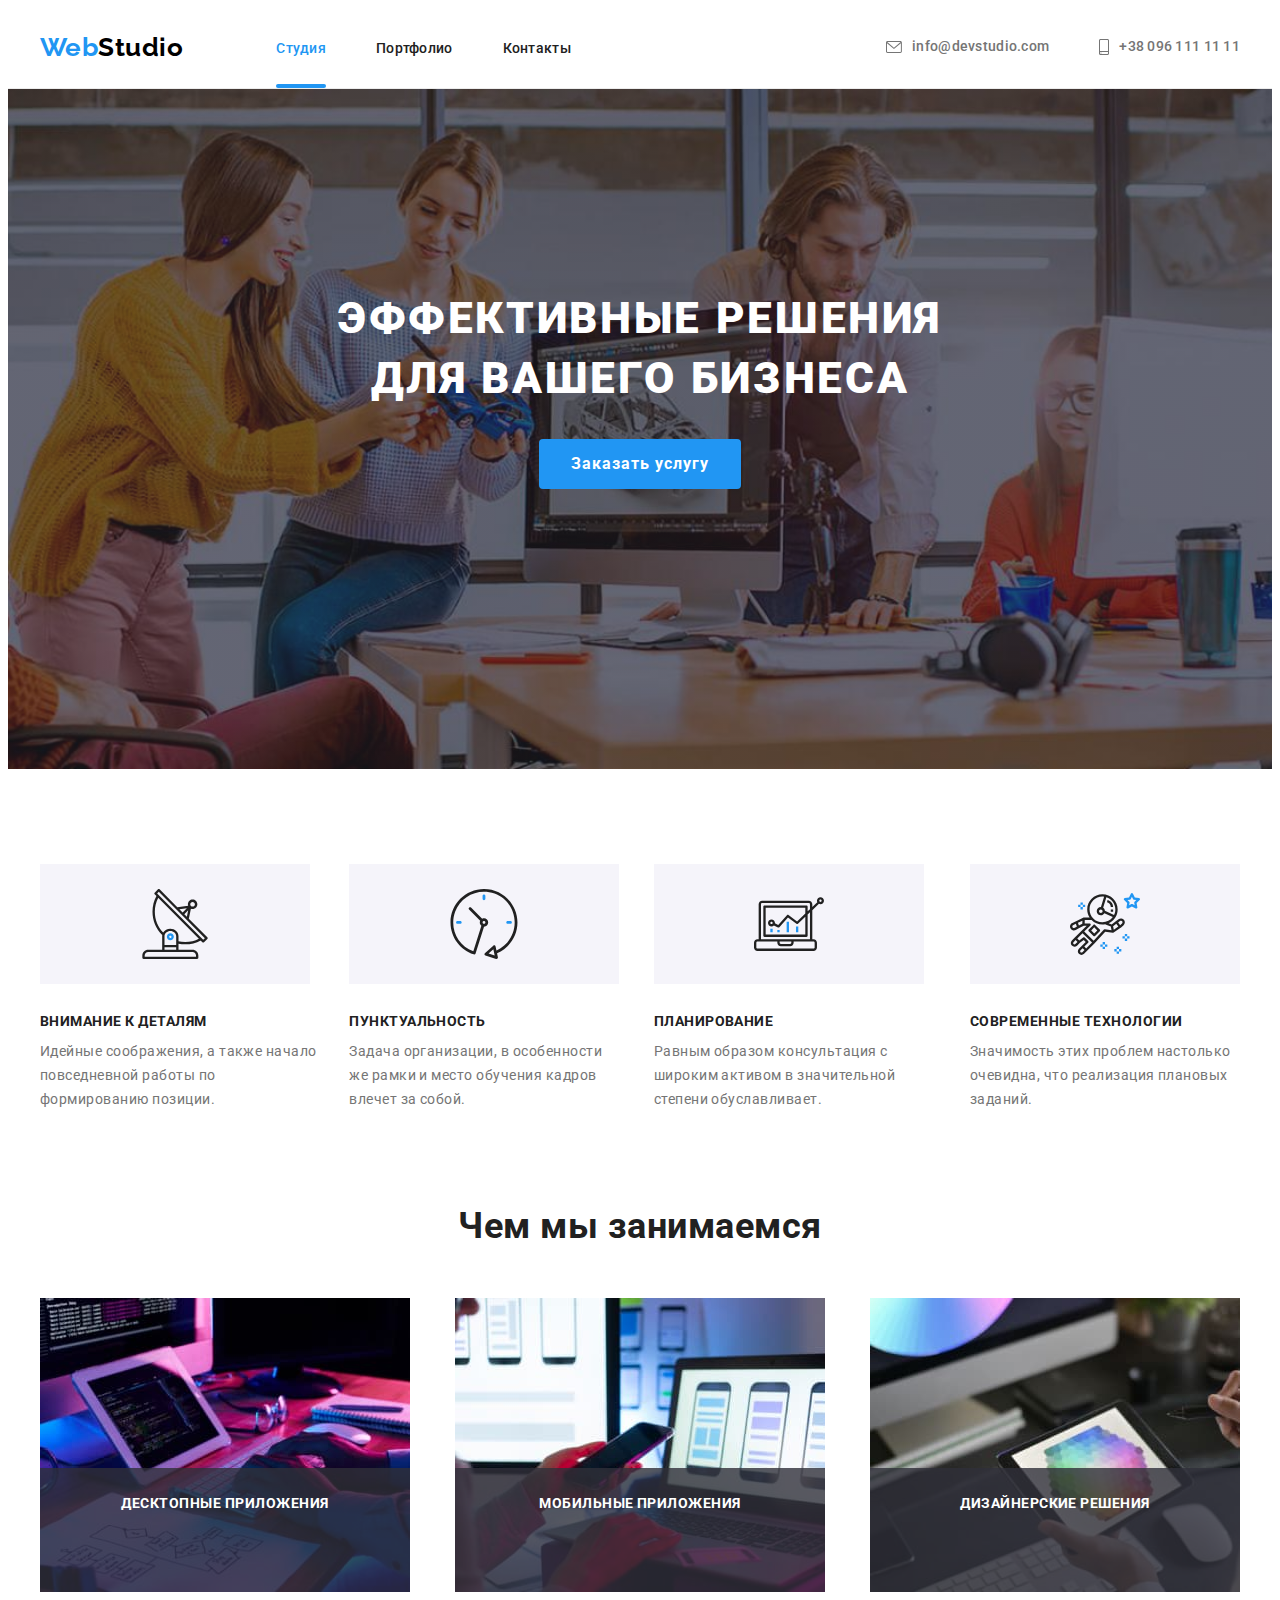
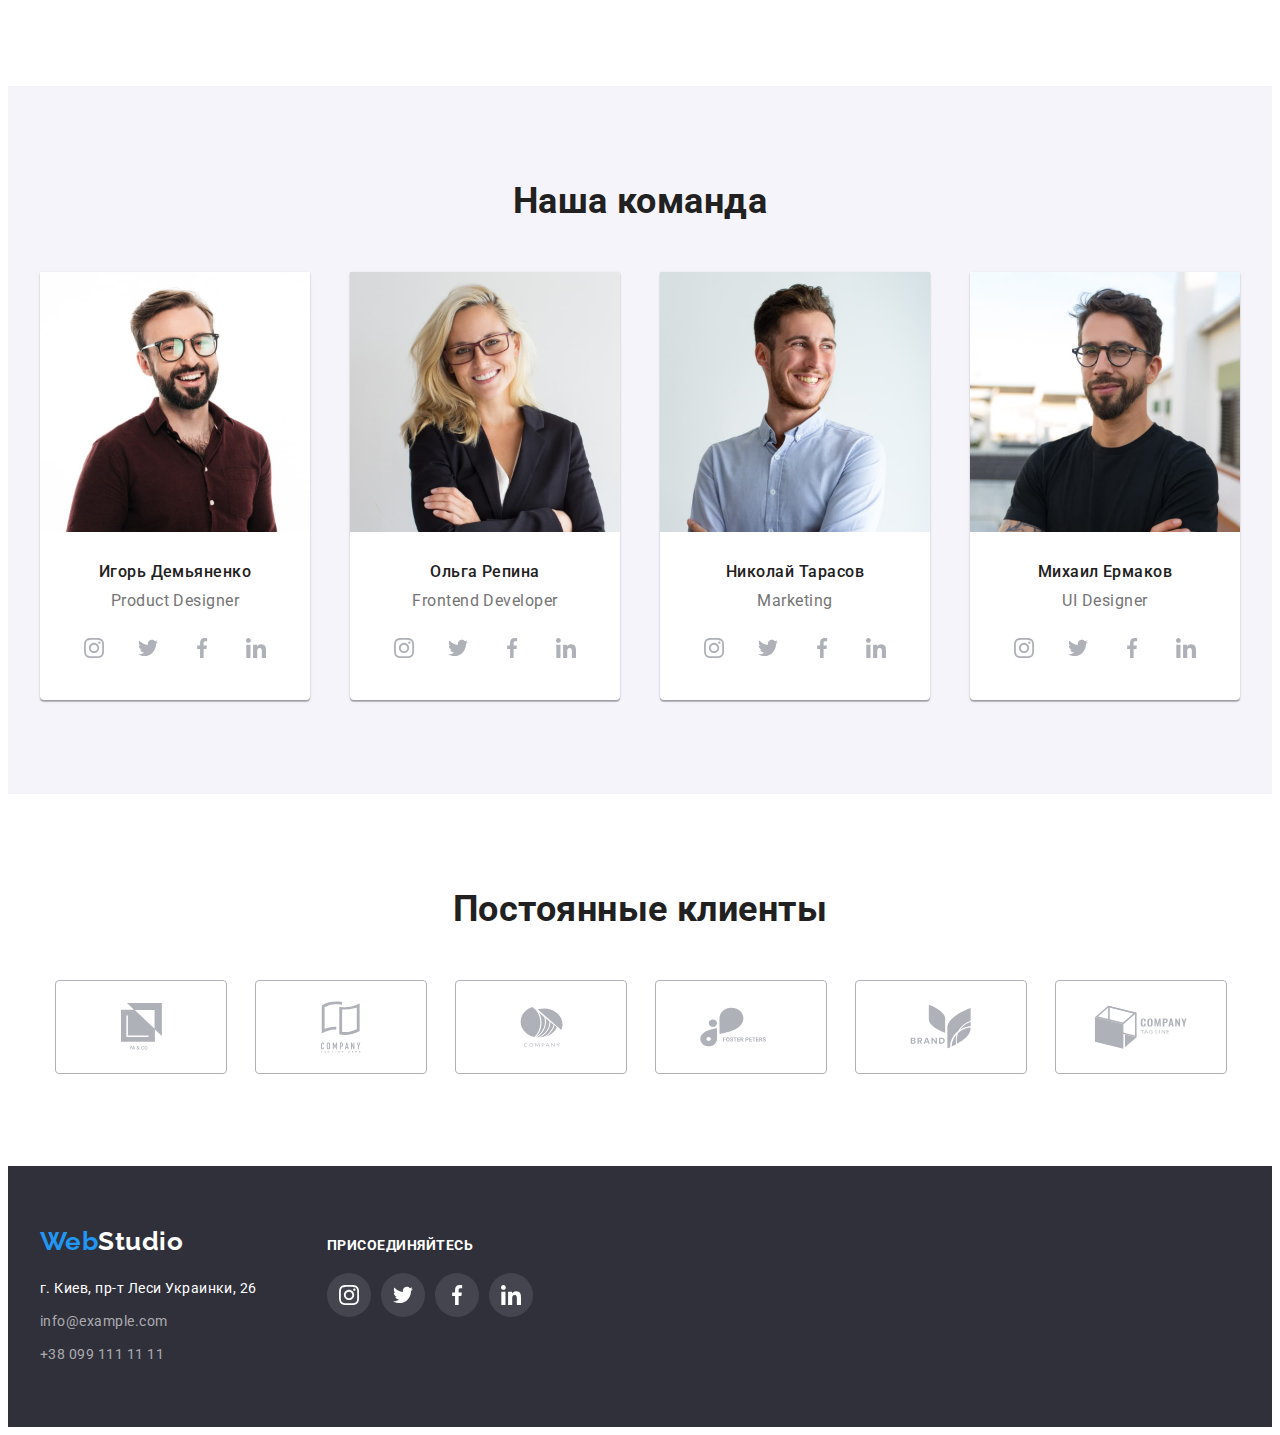
==== index.html @ 86d5bcbc "Скопировал файлы с 5 Д/З" ====
<!DOCTYPE html>
<html lang="ru">
  <head>
    <meta charset="UTF-8" />
    <meta http-equiv="X-UA-Compatible" content="IE=edge" />
    <meta name="viewport" content="width=device-width, initial-scale=1.0" />
    <title>WebStudio</title>
    <link rel="preconnect" href="https://fonts.googleapis.com" />
    <link rel="preconnect" href="https://fonts.gstatic.com" crossorigin />
    <link
      href="https://fonts.googleapis.com/css2?family=Raleway:wght@700&family=Roboto:wght@400;500;700;900&display=swap"
      rel="stylesheet"
    />
    <link
      rel="stylesheet"
      href="https://cdnjs.cloudflare.com/ajax/libs/modern-normalize/1.1.0/modern-normalize.min.css"
      integrity="sha512-wpPYUAdjBVSE4KJnH1VR1HeZfpl1ub8YT/NKx4PuQ5NmX2tKuGu6U/JRp5y+Y8XG2tV+wKQpNHVUX03MfMFn9Q=="
      crossorigin="anonymous"
      referrerpolicy="no-referrer"
    />
    <link rel="stylesheet" href="./css/styles.css" />
  </head>

  <body>
    <header class="header">
      <div class="container header-container">
        <nav class="header-navigation">
          <div class="first-logo">
            <a class="header-logo link" href="/index.html" lang="en"
              >Web<span class="header-logo-word">Studio</span></a
            >
          </div>

          <ul class="header-menu list">
            <li class="header-item">
              <a class="header-link link current" href="">Студия</a>
            </li>
            <li class="header-item">
              <a class="header-link link" href="./portfolio.html">Портфолио</a>
            </li>
            <li class="header-item">
              <a class="header-link link" href="">Контакты</a>
            </li>
          </ul>
        </nav>
        <ul class="header-contacts-list list">
          <li class="header-contacts-item">
            <a
              class="header-contacts-link link"
              href="mailto:info@devstudio.com"
            >
              <svg class="header-contacts-envelope">
                <use href="./images/sprite.svg#icon-envelope"></use>
              </svg>
              <span lang="en">info@devstudio.com</span></a
            >
          </li>
          <li class="header-contacts-item">
            <a class="header-contacts-link link" href="tel:+380961111111"
              ><svg class="header-contacts-envelope smartphone">
                <use href="./images/sprite.svg#icon-smartphone"></use>
              </svg>
              <span>+38 096 111 11 11</span></a
            >
          </li>
        </ul>
      </div>
    </header>

    <main class="main">
      <section class="hero">
        <div class="container">
          <h1 class="hero-text">Эффективные решения для вашего бизнеса</h1>
          <button class="hero-btn" type="button" data-modal-open>Заказать услугу</button>
        </div>
      </section>

      <section class="service">
        <div class="container">
          <h2 class="service-header">Почему наши услуги популярны</h2>
          <ul class="service-list list">
            <li class="service-item">
              <div class="service-icon-bg">
                <svg class="service-icon">
                  <use href="./images/sprite.svg#icon-antenna"></use>
                </svg>
              </div>
              <h3 class="service-title">Внимание к деталям</h3>
              <p class="service-text">
                Идейные соображения, а также начало повседневной работы по
                формированию позиции.
              </p>
            </li>
            <li class="service-item">
              <div class="service-icon-bg">
                <svg class="service-icon">
                  <use href="./images/sprite.svg#icon-clock"></use>
                </svg>
              </div>
              <h3 class="service-title">Пунктуальность</h3>
              <p class="service-text">
                Задача организации, в особенности же рамки и место обучения
                кадров влечет за собой.
              </p>
            </li>
            <li class="service-item">
              <div class="service-icon-bg">
                <svg class="service-icon">
                  <use href="./images/sprite.svg#icon-diagram"></use>
                </svg>
              </div>
              <h3 class="service-title">Планирование</h3>
              <p class="service-text">
                Равным образом консультация с широким активом в значительной
                степени обуславливает.
              </p>
            </li>
            <li class="service-item">
              <div class="service-icon-bg">
                <svg class="service-icon">
                  <use href="./images/sprite.svg#icon-astronaut"></use>
                </svg>
              </div>
              <h3 class="service-title">Современные технологии</h3>
              <p class="service-text">
                Значимость этих проблем настолько очевидна, что реализация
                плановых заданий.
              </p>
            </li>
          </ul>
        </div>
      </section>

      <section class="work">
        <div class="container">
          <h2 class="work-header">Чем мы занимаемся</h2>
          <ul class="work-list list">
            <li class="work-item">
              <div class="work-image-container">
              <img
                class="work-link"
                src="./images/photo1.jpg"
                alt="Парень набирает код на клавиатуре"
                width="370"
                height="294"
              />
              <p class="work-image-title">Десктопные приложения</p>
              </div>
            </li>
            <li class="work-item">
              <div class="work-image-container">
              <img
                class="work-link"
                src="./images/photo2.jpg"
                alt="Просматривает мобильные версии сайта"
                width="370"
                height="294"
              />
               <p class="work-image-title">Мобильные приложения</p>
               </div>
            </li>
            <li class="work-item">
              <div class="work-image-container">
              <img
                class="work-link"
                src="./images/photo3.jpg"
                alt="Подбор цветовой гаммы сайта"
              />
              <p class="work-image-title">Дизайнерские решения</p>
              </div>
            </li>
          </ul>
        </div>
      </section>

      <section class="team">
        <div class="container">
          <h2 class="team-header">Наша команда</h2>
          <ul class="team-list list">
            <li class="team-item">
              <img
                class="team-imagine"
                src="./images/Игорь_Демьяненко.jpg"
                alt="Игорь Демьяненко"
                width="270"
                height="260"
              />
              <h3 class="team-member">Игорь Демьяненко</h3>
              <p class="team-member-specialisation" lang="en">
                Product Designer
              </p>
              <ul class="team-item-list social-list list">
                <li class="social-item">
                  <a href="" class="social-link link">
                    <svg class="social-icon">
                      <use href="./images/sprite.svg#icon-instagram"></use>
                    </svg>
                  </a>
                </li>
                <li class="social-item">
                  <a href="" class="social-link link">
                    <svg class="social-icon">
                      <use href="./images/sprite.svg#icon-twitter"></use>
                    </svg>
                  </a>
                </li>
                <li class="social-item">
                  <a href="" class="social-link link">
                    <svg class="social-icon">
                      <use href="./images/sprite.svg#icon-facebook"></use>
                    </svg>
                  </a>
                </li>
                <li class="social-item">
                  <a href="" class="social-link link">
                    <svg class="social-icon">
                      <use href="./images/sprite.svg#icon-linkedin"></use>
                    </svg>
                  </a>
                </li>
              </ul>
            </li>
            <li class="team-item">
              <img
                class="team-imagine"
                src="./images/Ольга_Репина.jpg"
                alt="Ольга Репина"
                width="270"
                height="260"
              />
              <h3 class="team-member">Ольга Репина</h3>
              <p class="team-member-specialisation" lang="en">
                Frontend Developer
              </p>
              <ul class="team-item-list social-list list">
                <li class="social-item">
                  <a href="" class="social-link link">
                    <svg class="social-icon">
                      <use href="./images/sprite.svg#icon-instagram"></use>
                    </svg>
                  </a>
                </li>
                <li class="social-item">
                  <a href="" class="social-link link">
                    <svg class="social-icon">
                      <use href="./images/sprite.svg#icon-twitter"></use>
                    </svg>
                  </a>
                </li>
                <li class="social-item">
                  <a href="" class="social-link link">
                    <svg class="social-icon">
                      <use href="./images/sprite.svg#icon-facebook"></use>
                    </svg>
                  </a>
                </li>
                <li class="social-item">
                  <a href="" class="social-link link">
                    <svg class="social-icon">
                      <use href="./images/sprite.svg#icon-linkedin"></use>
                    </svg>
                  </a>
                </li>
              </ul>
            </li>
            <li class="team-item">
              <img
                class="team-imagine"
                src="./images/Николай_Тарасов.jpg"
                alt="Николай Тарасов"
                width="270"
                height="260"
              />
              <h3 class="team-member">Николай Тарасов</h3>
              <p class="team-member-specialisation" lang="en">Marketing</p>
              <ul class="team-item-list social-list list">
                <li class="social-item">
                  <a href="" class="social-link link">
                    <svg class="social-icon">
                      <use href="./images/sprite.svg#icon-instagram"></use>
                    </svg>
                  </a>
                </li>
                <li class="social-item">
                  <a href="" class="social-link link">
                    <svg class="social-icon">
                      <use href="./images/sprite.svg#icon-twitter"></use>
                    </svg>
                  </a>
                </li>
                <li class="social-item">
                  <a href="" class="social-link link">
                    <svg class="social-icon">
                      <use href="./images/sprite.svg#icon-facebook"></use>
                    </svg>
                  </a>
                </li>
                <li class="social-item">
                  <a href="" class="social-link link">
                    <svg class="social-icon">
                      <use href="./images/sprite.svg#icon-linkedin"></use>
                    </svg>
                  </a>
                </li>
              </ul>
            </li>

            <li class="team-item">
              <img
                class="team-imagine"
                src="./images/Михаил_Ермаков.jpg"
                alt="Николай Тарасов"
                width="270"
                height="260"
              />
              <h3 class="team-member">Михаил Ермаков</h3>
              <p class="team-member-specialisation" lang="en">UI Designer</p>
              <ul class="team-item-list social-list list">
                <li class="social-item">
                  <a href="" class="social-link link">
                    <svg class="social-icon">
                      <use href="./images/sprite.svg#icon-instagram"></use>
                    </svg>
                  </a>
                </li>
                <li class="social-item">
                  <a href="" class="social-link link">
                    <svg class="social-icon">
                      <use href="./images/sprite.svg#icon-twitter"></use>
                    </svg>
                  </a>
                </li>
                <li class="social-item">
                  <a href="" class="social-link link">
                    <svg class="social-icon">
                      <use href="./images/sprite.svg#icon-facebook"></use>
                    </svg>
                  </a>
                </li>
                <li class="social-item">
                  <a href="" class="social-link link">
                    <svg class="social-icon">
                      <use href="./images/sprite.svg#icon-linkedin"></use>
                    </svg>
                  </a>
                </li>
              </ul>
            </li>
          </ul>
        </div>
      </section>
      <section class="clients">
        <div class="container">
          <h2 class="clients-header">Постоянные клиенты</h2>
          <ul class="clients-list list">
            <li class="clients-item">
              <a href="" class="clients-link link">
                <svg class="clients-icon" width="41" height="47">
                  <use href="./images/sprite.svg#icon-group_1"></use>
                </svg>
              </a>
            </li>
            <li class="clients-item">
              <a href="" class="clients-link link">
                <svg class="clients-icon" width="40" height="52">
                  <use href="./images/sprite.svg#icon-group_2"></use>
                </svg>
              </a>
            </li>
            <li class="clients-item">
              <a href="" class="clients-link link">
                <svg class="clients-icon" width="43" height="41">
                  <use href="./images/sprite.svg#icon-group_3"></use>
                </svg>
              </a>
            </li>
            <li class="clients-item">
              <a href="" class="clients-link link">
                <svg class="clients-icon" width="84" height="40">
                  <use href="./images/sprite.svg#icon-group_4"></use>
                </svg>
              </a>
            </li>
            <li class="clients-item">
              <a href="" class="clients-link link">
                <svg class="clients-icon" width="62" height="45">
                  <use href="./images/sprite.svg#icon-group_5"></use>
                </svg>
              </a>
            </li>
            <li class="clients-item">
              <a href="" class="clients-link link">
                <svg class="clients-icon" width="94" height="44">
                  <use href="./images/sprite.svg#icon-group_6"></use>
                </svg>
              </a>
            </li>
          </ul>
        </div>
      </section>
    </main>
    <footer class="footer fotter-background">
      <div class="container footer-container">
        <div class="common-container">
          <div class="footer-bottom-logo">
          <a class="footer-logo link" href="./index.html" lang="en"
            >Web<span class="footer-logo-word">Studio</span></a
          >
           </div>
        <address class="footer-address">
          <ul class="footer-list list">
            <li class="footer-item">
              <a
                class="footer-link link"
                href="https://www.google.com/maps/place/%D0%B1%D1%83%D0%BB%D1%8C%D0%B2%D0%B0%D1%80+%D0%9B%D0%B5%D1%81%D1%96+%D0%A3%D0%BA%D1%80%D0%B0%D1%97%D0%BD%D0%BA%D0%B8,+26,+%D0%9A%D0%B8%D1%97%D0%B2,+02000/@50.4265807,30.5361971,17z/data=!3m1!4b1!4m5!3m4!1s0x40d4cf0e033ecbe9:0x57a4dffefec77da0!8m2!3d50.4265807!4d30.5383858"
                >г. Киев, пр-т Леси Украинки, 26
              </a>
            </li>
            <li class="footer-item">
              <a
                class="footer-link-contacts link"
                href="mailto:info@example.com"
                lang="en"
                >info@example.com</a
              >
            </li>
            <li class="footer-item">
              <a class="footer-link-contacts link" href="tel:+380991111111"
                >+38 099 111 11 11</a
              >
            </li>
          </ul>
        </address>
        </div>
        
        <section class="social-network">
          <h2 class="social-network-header">присоединяйтесь</h2>
          <ul class="social-network-list list">
                <li class="social-network-item">
                  <a href="" class="social-network-link link">
                    <svg class="social-network-icon">
                      <use href="./images/sprite.svg#icon-instagram"></use>
                    </svg>
                  </a>
                </li>
                <li class="social-network-item">
                  <a href="" class="social-network-link link">
                    <svg class="social-network-icon">
                      <use href="./images/sprite.svg#icon-twitter"></use>
                    </svg>
                  </a>
                </li>
                <li class="social-network-item">
                  <a href="" class="social-network-link link">
                    <svg class="social-network-icon">
                      <use href="./images/sprite.svg#icon-facebook"></use>
                    </svg>
                  </a>
                </li>
                <li class="social-network-item">
                  <a href="" class="social-network-link link">
                    <svg class="social-network-icon">
                      <use href="./images/sprite.svg#icon-linkedin"></use>
                    </svg>
                  </a>
                </li>
               
        </section>
      </div>
    </footer>
    <div class="backdrop is-hidden" data-modal>
      <div class="modal">
        <button type="button" class="modal-icon-container" data-modal-close>
          <svg class="modal-close-button">
            <use href="./images/sprite.svg#icon-close-black"></use>
          </svg>
          <script src="./js/modal.js"></script>
        </button>
      </div>
    </div>
  </body>
</html>
---- css/styles.css ----
:root {
  --primery-title-color: #ffffff;
  --secondary-title-color: #212121;
  --primary-header-text-color: #212121;
  --secondary-header-text-color: #757575;
  --primary-text-color: #757575;
  --secondary-text-color: #212121;
  --third-text-color: #ffffff;
  --fourth-text-color: rgba(255, 255, 255, 0.6);
  --accent-color: #2196f3;
  --timing-function: cubic-bezier(0.4, 0, 0.2, 1);
}

p,
h1,
h2,
h3,
h4,
h5,
h6 {
  margin: 0;
}

ul {
  margin: 0;
  padding: 0;
}

img {
  display: block;
}

body {
  color: #757575;
  font-family: "Roboto", sans-serif;
  letter-spacing: 0.03em;
  background-color: #ffffff;
}

.link {
  text-decoration: none;
}

.list {
  list-style: none;
}

.container {
  width: 1200px;
  margin: 0 auto;
  padding-left: 15px;
  padding-right: 15px;
}

.header-menu .header-link.link.current {
  color: var(--accent-color);
}

/* Классы для Хедера и Героя */

.header {
  padding-top: 24px;
  padding-bottom: 25px;
  border-bottom: 1px solid #ececec;
}

.header-container {
  display: flex;
  align-items: center;
}

.header-navigation {
  display: flex;
  align-items: center;
}
.header-menu {
  display: flex;
  /* align-items: center; */
}
.header-contacts-list {
  display: flex;
  margin-left: auto;
  align-items: center;
}
.first-logo {
  margin-right: 93px;
}
.header-item:not(:last-child) {
  margin-right: 50px;
}
.header-contacts-item:not(:last-child) {
  margin-right: 50px;
}

.header-logo {
  font-family: "Raleway", sans-serif;
  font-style: normal;
  font-weight: bold;
  font-size: 26px;
  line-height: 1.19;
  color: var(--accent-color);
}
.header-logo-word {
  font-family: "Raleway", sans-serif;
  font-style: normal;
  font-weight: bold;
  font-size: 26px;
  line-height: 1.19;
  color: #000000;
}
.header-link:hover,
.header-link:focus {
  color: var(--accent-color);
}

.header-link {
  position: relative;
  font-weight: 500;
  font-size: 14px;
  line-height: 1.14;
  letter-spacing: 0.02em;
  color: var(--primary-header-text-color);
  transition: color 250ms var(--timing-function);
}

.current::after {
  content: "";

  position: absolute;
  left: 0;
  bottom: 0;

  display: block;
  width: 100%;
  height: 4px;
  background-color: var(--accent-color);
  border-radius: 2px;
  bottom: -32px;
}

.header-contacts-link:hover,
.header-contacts-link:focus {
  color: var(--accent-color);
}

.header-contacts-link:hover .header-contacts-envelope,
.header-contacts-link:focus .header-contacts-envelope {
  fill: var(--accent-color);
}

.header-contacts-link {
  font-weight: 500;
  font-size: 14px;
  line-height: 1.14;
  letter-spacing: 0.02em;
  color: var(--secondary-header-text-color);
  display: flex;
  align-items: center;

  transition: color 250ms var(--timing-function);
}

.header-contacts-envelope {
  width: 16px;
  height: 12px;
  fill: var(--secondary-header-text-color);
  margin-right: 10px;

  transition: fill 250ms var(--timing-function);
}

.header-contacts-envelope.smartphone {
  width: 10px;
  height: 16px;

  transition: fill 250ms var(--timing-function);
}

.hero {
  background-color: #c4c4c4;
  background-image: linear-gradient(
      to right,
      rgba(47, 48, 58, 0.4),
      rgba(47, 48, 58, 0.4)
    ),
    url(../images/Logoimg.jpg);
  background-repeat: no-repeat;
  background-position: center;
  background-size: cover;
  width: 100%;
  max-width: 1600px;
  margin: 0, auto;
  padding: 200px 0 280px 0;
}

.hero-text {
  font-weight: 900;
  font-size: 44px;
  line-height: 1.36;
  text-align: center;
  letter-spacing: 0.06em;
  text-transform: uppercase;
  color: var(--primery-title-color);
  max-width: 696px;
  margin: 0 auto;
  margin-bottom: 30px;
}

.hero-btn:hover,
.hero-btn:focus {
  background-color: #188ce8;
  cursor: pointer;
}

.hero-btn {
  font-family: inherit;
  font-weight: bold;
  font-size: 16px;
  line-height: 1.88;
  display: flex;
  align-items: center;
  text-align: center;
  letter-spacing: 0.06em;
  color: var(--third-text-color);
  background: #2196f3;
  border: none;
  margin: 0 auto;
  padding: 10px 32px;
  border-radius: 4px;
  transition: background-color 250ms var(--timing-function);
}

/* Классы для секции Наши услуги  */

.service {
  padding: 94px 0;
}

.service-icon-bg {
  width: 270px;
  height: 120px;
  background-color: #f5f4fa;
  margin-bottom: 30px;
  display: flex;
  justify-content: center;
  align-items: center;
}

.service-icon {
  width: 70px;
  height: 70px;
}

.service-title {
  font-weight: bold;
  font-size: 14px;
  line-height: 1.14;
  text-transform: uppercase;
  color: var(--secondary-title-color);
  margin: 0 0 10px 0;
}
.service-text {
  font-weight: normal;
  font-size: 14px;
  line-height: 1.71;
  color: var(--primary-text-color);
}

.service-list {
  display: flex;
  justify-content: space-between;
}

.service-item:not(:last-child) {
  margin-right: 30px;
}

/* Классы для секции Чем мы занимаемся */

.work {
  padding-bottom: 94px;
}

.work-header {
  font-weight: bold;
  font-size: 36px;
  line-height: 1.17;
  text-align: center;
  color: var(--secondary-title-color);
  margin: 0 0 50px 0;
}
.work-list {
  display: flex;
  justify-content: space-between;
}

.work-image-container {
  position: relative;
}

.work-image-title {
  font-weight: bold;
  font-size: 14px;
  line-height: calc(16 / 14);
  text-align: center;
  text-transform: uppercase;
  color: #ffffff;
  background-color: rgba(47, 48, 58, 0.8);
  position: absolute;
  display: block;
  bottom: 0;
  left: 0;
  width: 100%;
  height: 70px;
  padding: 27px 0px 27px 0px;
}

/* Кдассы для секции Наша команда */

.team {
  background-color: #f5f4fa;
  padding-top: 94px;
  padding-bottom: 94px;
}

.team-header {
  font-weight: bold;
  font-size: 36px;
  line-height: 1.17;
  text-align: center;
  color: var(--secondary-title-color);
  margin-bottom: 50px;
}

.team-list {
  display: flex;
  justify-content: space-between;
}

.team-item:not(:last-child) {
  margin-right: 30px;
}

.team-item {
  width: calc((100%-90px) / 4);
  background: #ffffff;
  box-shadow: 0px 1px 3px rgba(0, 0, 0, 0.12), 0px 1px 1px rgba(0, 0, 0, 0.14),
    0px 2px 1px rgba(0, 0, 0, 0.2);
  border-radius: 0px 0px 4px 4px;
  padding-bottom: 30px;
}

.team-imagine {
  margin-bottom: 30px;
}

.team-member {
  font-weight: 500;
  font-size: 16px;
  line-height: 1.19;
  text-align: center;
  color: var(--secondary-title-color);
  margin-bottom: 10px;
}

.team-member-specialisation {
  font-size: 16px;
  line-height: 1.19;
  text-align: center;
  color: var(--primary-text-color);
  margin-bottom: 16px;
}

.social-list {
  display: flex;
  justify-content: center;
}

/* .social-item:not(:last-child) {
  margin-right: 10px;
} */

.social-item + .social-item {
  margin-left: 10px;
}

.social-item {
  width: 44px;
  height: 44px;
}

.social-link {
  width: 100%;
  height: 100%;
  background-color: #ffffff;
  border-radius: 50%;
  display: flex;
  justify-content: center;
  align-items: center;
  transition: background-color 250ms var(--timing-function);
}

.social-link:hover,
.social-link:focus {
  background-color: var(--accent-color);
}

.social-link:hover .social-icon,
.social-link:focus .social-icon {
  fill: #ffffff;
}

.social-icon {
  width: 20px;
  height: 20px;
  fill: #afb1b8;
  transition: fill 250ms var(--timing-function);
}

/* Секция Наши Клиенты */

.clients {
  padding: 94px 0;
  background-color: #ffffff;
}

.clients-header {
  font-weight: bold;
  font-size: 36px;
  line-height: 1.17;
  text-align: center;
  color: var(--secondary-title-color);
  margin-bottom: 50px;
}

.clients-list {
  display: flex;
  justify-content: center;
}

.clients-item {
  width: 170px;
  height: 92px;
}
.clients-item + .clients-item {
  margin-left: 30px;
}

.clients-link {
  width: 100%;
  height: 100%;
  background-color: #ffffff;
  border: 1px solid #afb1b8;
  border-radius: 4px;
  display: flex;
  justify-content: center;
  align-items: center;
  transition: border-color 250ms var(--timing-function);
}

.clients-link:hover,
.clients-link:focus {
  border-color: var(--accent-color);
}

.clients-link:hover .clients-icon,
.clients-link:focus .clients-icon {
  fill: var(--accent-color);
}

.clients-icon {
  fill: #afb1b8;
  transition: fill 250ms var(--timing-function);
}

/* Классы для футера */

.footer {
  padding: 60px 0;
}

.footer-container {
  display: flex;
  align-items: baseline;
  /* align-items: center; */
}

.fotter-background {
  background-color: #2f303a;
}

.footer-bottom-logo {
  margin-bottom: 20px;
}

.footer-logo {
  font-family: "Raleway", sans-serif;
  font-style: normal;
  font-weight: bold;
  font-size: 26px;
  line-height: 1.19;
  color: var(--accent-color);
}
.footer-logo-word {
  font-family: "Raleway", sans-serif;
  font-style: normal;
  font-weight: bold;
  font-size: 26px;
  line-height: 1.19;
  color: #ffffff;
}

.footer-address {
  font-style: normal;
}

.footer-item:not(:last-child) {
  margin: 0 0 9px 0;
}

.footer-link:hover,
.footer-link:focus {
  color: var(--accent-color);
}
.footer-link {
  font-size: 14px;
  line-height: 1.71;
  color: var(--third-text-color);
  transition: color 250ms var(--timing-function);
}

.footer-link-contacts:hover,
.footer-link-contacts:focus {
  color: var(--accent-color);
}
.footer-link-contacts {
  font-size: 14px;
  line-height: 1.71;
  color: rgba(255, 255, 255, 0.6);
  transition: color 250ms var(--timing-function);
}

.common-container {
  margin-right: 70px;
}

.social-network-header {
  font-weight: bold;
  font-size: 14px;
  line-height: calc(16 / 14);
  text-transform: uppercase;
  color: var(--primery-title-color);
  margin-bottom: 20px;
}

.social-network-list {
  display: flex;
}

.social-network-item {
  width: 44px;
  height: 44px;
}

.social-network-item + .social-network-item {
  margin-left: 10px;
}

.social-network-link {
  width: 100%;
  height: 100%;
  display: flex;
  background-color: rgba(255, 255, 255, 0.1);
  border-radius: 50%;
  justify-content: center;
  align-items: center;
  transition: background-color 250ms var(--timing-function);
}

.social-network-link:hover,
.social-network-link:focus {
  background-color: var(--accent-color);
}

.social-network-icon {
  width: 20px;
  height: 20px;
  fill: #ffffff;
  justify-content: center;
}

/* Вторая страничка - ПОРТФОЛИО */

.service-header {
  width: 1px;
  height: 1px;
  overflow: hidden;
  opacity: 0;
}

.portfolio {
  padding: 94px 0 94px 0;
}

.portfolio-btn:hover,
.portfolio-btn:focus {
  color: var(--third-text-color);
  background-color: var(--accent-color);
  box-shadow: 0px 3px 1px rgba(0, 0, 0, 0.1), 0px 1px 2px rgba(0, 0, 0, 0.08),
    0px 2px 2px rgba(0, 0, 0, 0.12);
  cursor: pointer;
}

.portfolio-list {
  display: flex;
  justify-content: center;
  margin: 0 0 50px 0;
}

.portfolio-item:not(:last-child) {
  margin-right: 8px;
}
.portfolio-btn {
  font-family: inherit;
  font-weight: 500;
  font-size: 16px;
  line-height: 1.63;
  text-align: center;
  color: var(--secondary-text-color);
  background-color: #f5f4fa;
  border: none;
  padding: 6px 22px;
  border-radius: 4px;
  transition: color 250ms var(--timing-function),
    background-color 250ms var(--timing-function),
    box-shadow 250ms var(--timing-function);
}

/* применяем временно portfolio-btn*/
/* .btn-color {
  color: var(--third-text-color);
  background-color: var(--accent-color);
  box-shadow: 0px 3px 1px rgba(0, 0, 0, 0.1), 0px 1px 2px rgba(0, 0, 0, 0.08),
    0px 2px 2px rgba(0, 0, 0, 0.12);
  border-radius: 4px; }*/

.portfolio-list-img {
  display: flex;
  flex-wrap: wrap;
}

.portfolio-item-img:hover,
.portfolio-item-img:focus {
  box-shadow: 0px 1px 1px rgba(0, 0, 0, 0.12), 0px 4px 4px rgba(0, 0, 0, 0.06),
    1px 4px 6px rgba(0, 0, 0, 0.16);
  cursor: pointer;
}

.portfolio-item-img {
  width: 370px;
  height: 404px;
  margin-right: 30px;
  margin-bottom: 30px;
  border: 1px solid #eeeeee;
  transition: box-shadow 250ms var(--timing-function);
}

.portfolio-item-img:nth-child(3n) {
  margin-right: 0;
}

.portfolio-item-img:nth-last-child(-n + 3) {
  margin-bottom: 0;
}

.portfolio-imagine-text {
  position: relative;
  overflow: hidden;
}

.portfolio-imagine {
  margin-bottom: 20px;
}

.imagine-description {
  font-size: 18px;
  line-height: calc(28 / 18);
  color: var(--third-text-color);
  background-color: var(--accent-color);
  position: absolute;
  top: 0;
  left: 0;
  height: 100%;
  padding: 63px 24px;
  transform: translateY(100%);
  transition: transform 250ms var(--timing-function);
}

.portfolio-item-img:hover .imagine-description {
  transform: translateY(0);
  background: rgba(33, 150, 243, 0.9);
}

.portfolio-title {
  font-weight: bold;
  font-size: 18px;
  line-height: 2;
  letter-spacing: 0.06em;
  color: var(--secondary-title-color);
  padding: 0 24px;
  margin-bottom: 4px;
}

.portfolio-text {
  font-size: 16px;
  line-height: 1.88;
  color: var(--primary-text-color);
  padding: 0 24px;
}

/* Модальное окно */

.backdrop {
  position: fixed;
  top: 0;
  left: 0;
  width: 100vw;
  height: 100vh;
  background-color: rgba(0, 0, 0, 0.2);
  box-shadow: 0px 4px 4px rgba(0, 0, 0, 0.25);
  display: flex;
  justify-content: center;
  align-items: center;
  transition: opacity 250ms var(--timing-function),
    visibility 250ms var(--timing-function);
}

.backdrop.is-hidden {
  visibility: hidden;
  opacity: 0;
  pointer-events: none;
}

.backdrop.is-hidden .modal {
  transform: scale(0.5);
}

.modal {
  width: 528px;
  min-height: 581px;
  background: #ffffff;
  box-shadow: 0px 1px 3px rgba(0, 0, 0, 0.12), 0px 1px 1px rgba(0, 0, 0, 0.14),
    0px 2px 1px rgba(0, 0, 0, 0.2);
  border-radius: 4px;
  position: relative;
  transform: scale(1);
  transition: transform 250ms var(--timing-function);
}

.modal-icon-container {
  width: 30px;
  height: 30px;
  top: 8px;
  right: 8px;
  background-color: #ffffff;
  border: 1px solid rgba(0, 0, 0, 0.1);
  border-radius: 50%;
  box-sizing: border-box;
  position: absolute;
}

.modal-icon-container:hover {
  cursor: pointer;
}

.modal-close-button {
  width: 11px;
  height: 11px;
}
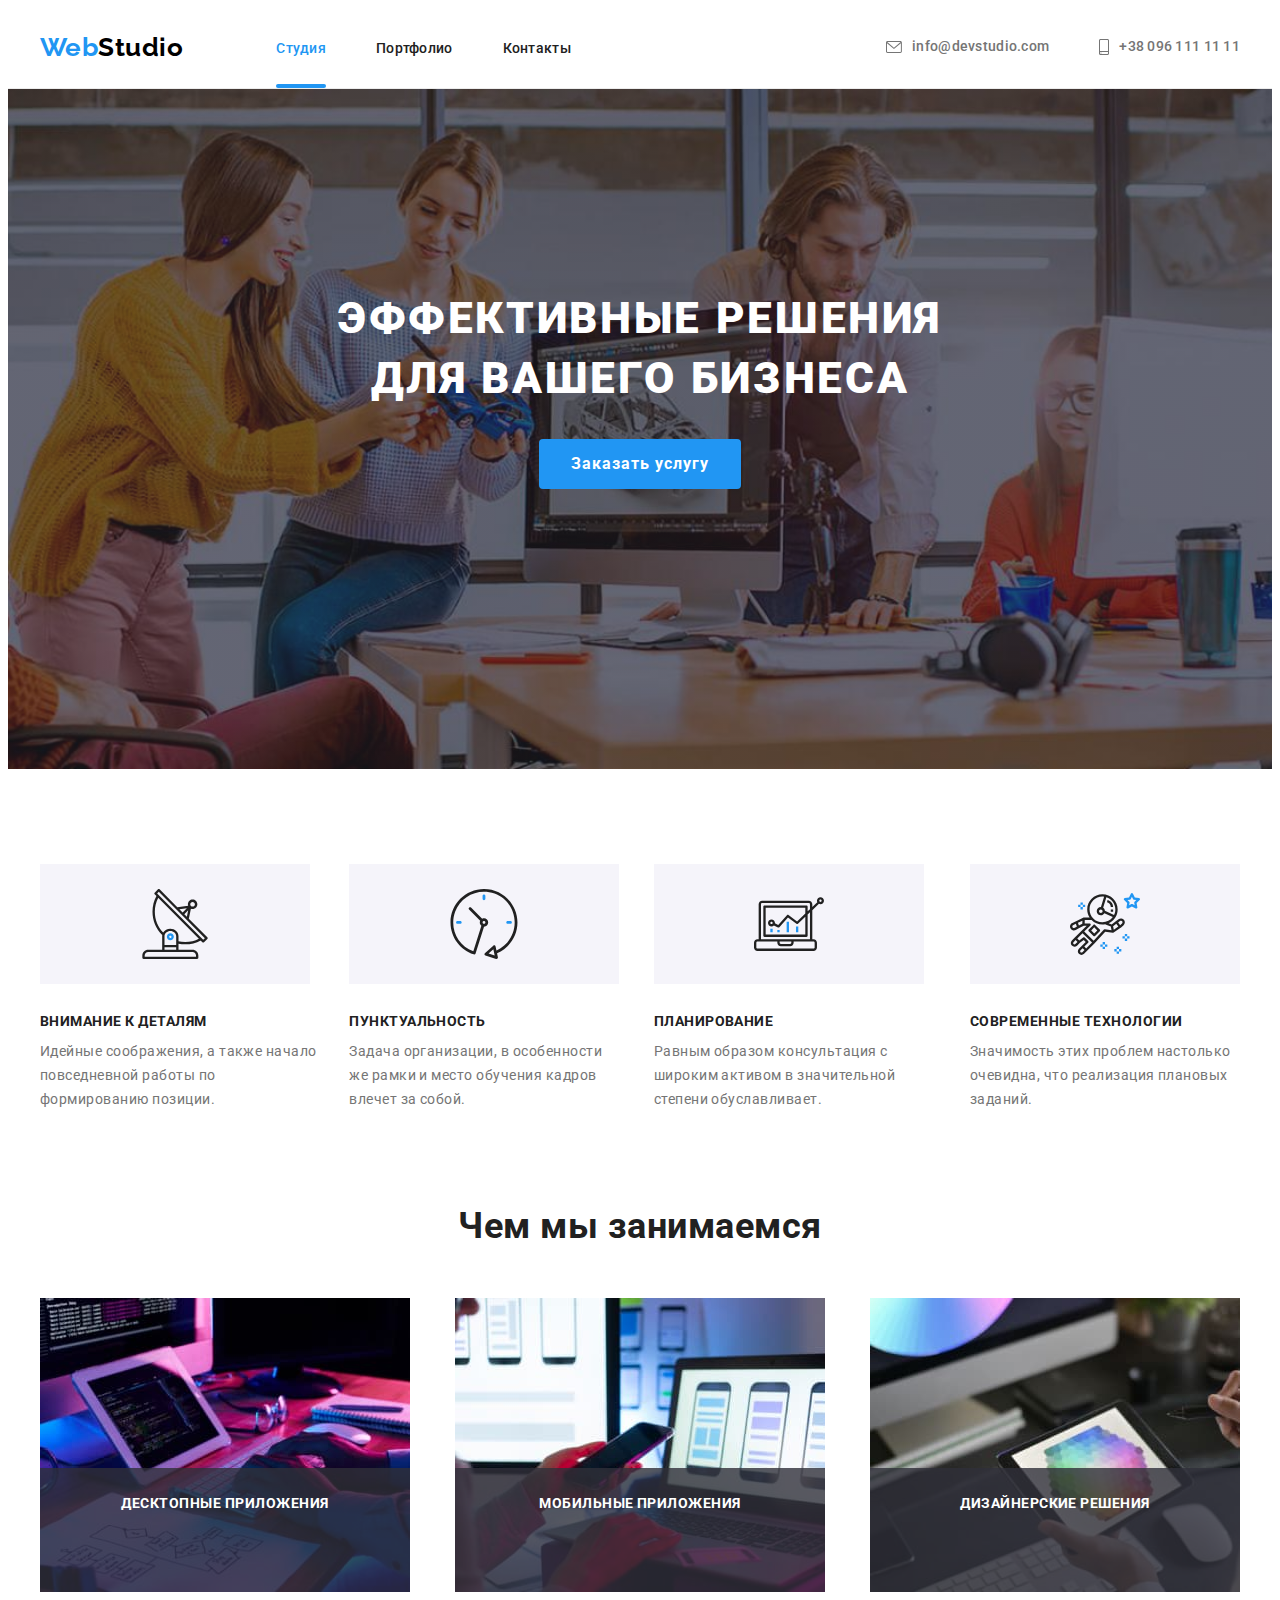
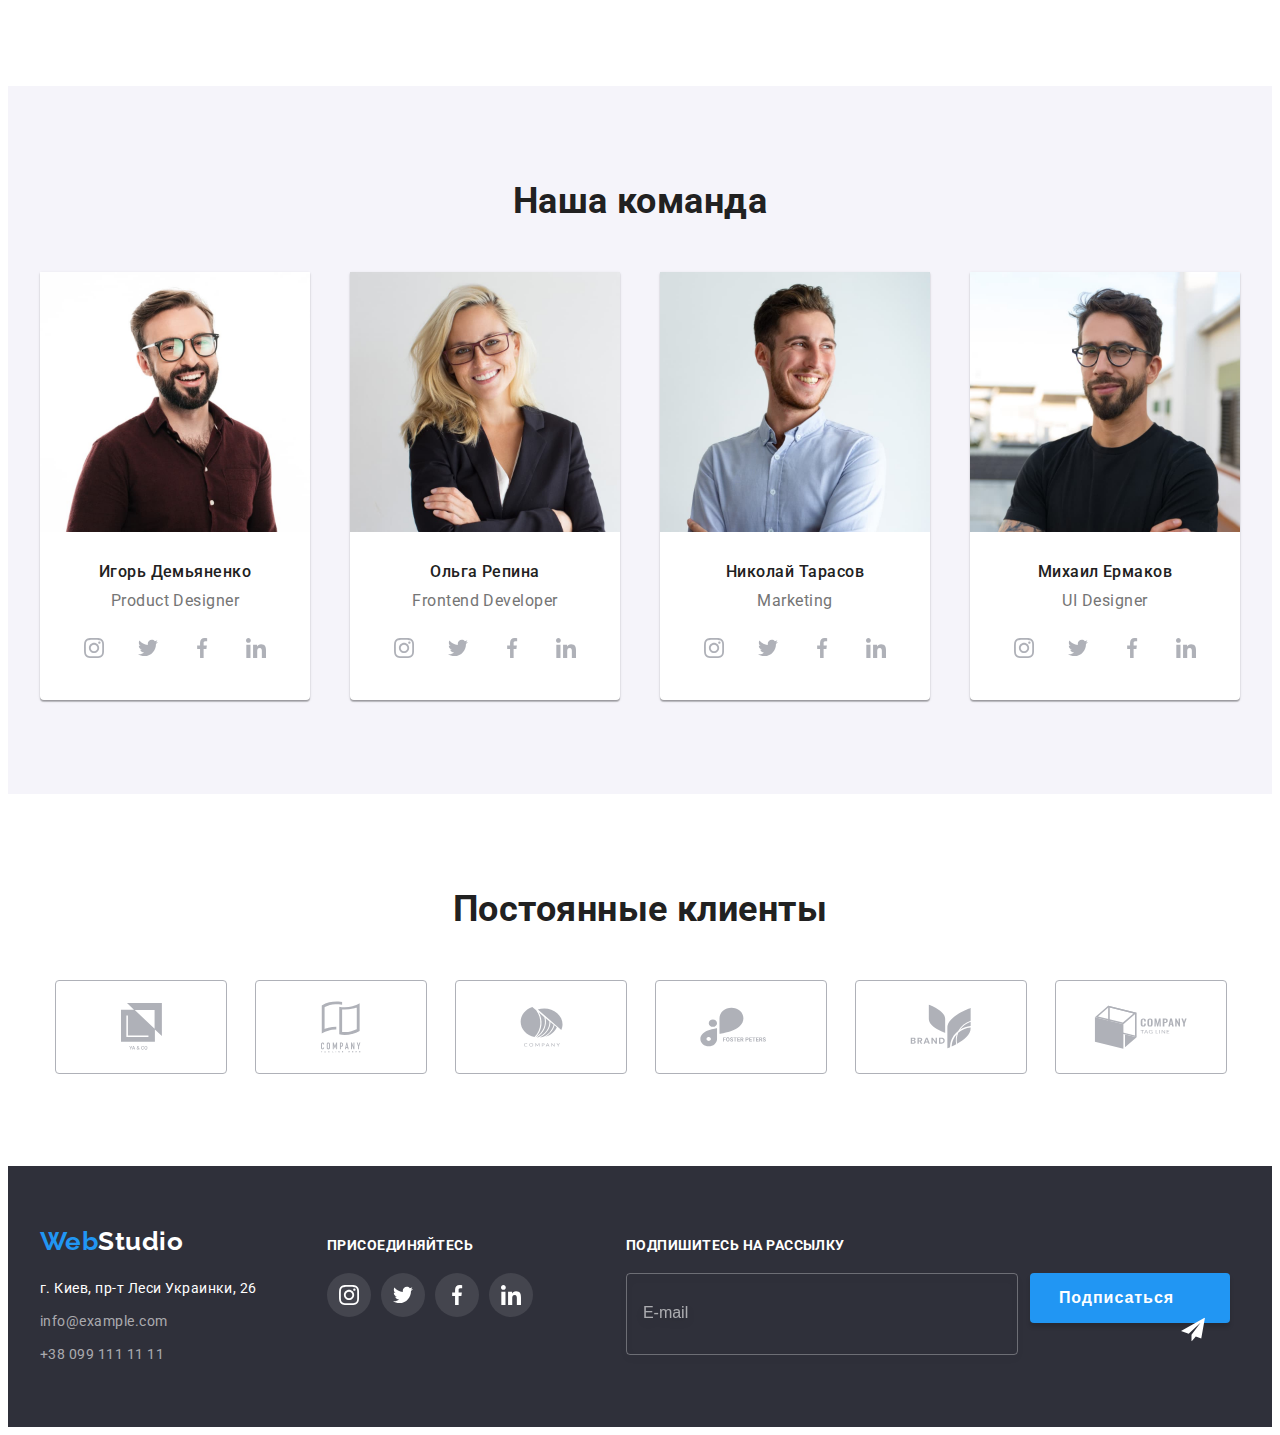
==== commit 5d41874f: "Выполнено оформление элементов формы подписки на рассылку в футере" ====
--- a/index.html
+++ b/index.html
@@ -463,8 +463,20 @@
                       <use href="./images/sprite.svg#icon-linkedin"></use>
                     </svg>
                   </a>
-                </li>
-               
+                </li>    
+        </section>
+        <section class="newsletter">
+          <h2 class="newsletter-title">Подпишитесь на рассылку</h2>
+          <form action="#" class="newsletter-form">
+              <input type="text" name="E-mail" placeholder="E-mail" class="mail-text">
+              <div class="btn-icon">
+                <button type="submit" class="newsletter-btn"><span class="newsletter-btn-text">Подписаться</span>
+                  <svg class="subscribe-icon">
+                    <use href="./images/sprite.svg#icon-send"></use>
+                  </svg>
+                </button>
+              </div>              
+          </form>
         </section>
       </div>
     </footer>
--- a/css/styles.css
+++ b/css/styles.css
@@ -589,6 +589,88 @@
   justify-content: center;
 }
 
+.newsletter {
+  margin-left: 93px;
+  /* padding-right: 215px; */
+}
+
+.newsletter-title {
+  font-weight: bold;
+  font-size: 14px;
+  line-height: calc(16 / 14);
+  text-transform: uppercase;
+  color: var(--primery-title-color);
+  margin-bottom: 20px;
+}
+
+.newsletter-form {
+  display: flex;
+  justify-content: space-between;
+}
+
+.mail-text {
+  width: 358px;
+  height: 50px;
+  border: 1px solid rgba(255, 255, 255, 0.3);
+  filter: drop-shadow(0px 4px 4px rgba(0, 0, 0, 0.15));
+  border-radius: 4px;
+  background-color: transparent;
+  padding: 15px 16px;
+  margin-right: 12px;
+}
+
+.mail-text::placeholder {
+  font-size: 16px;
+  line-height: calc(20 / 16);
+  color: rgba(255, 255, 255, 0.6);
+}
+
+.btn-icon {
+  position: relative;
+}
+
+.newsletter-btn {
+  width: 200px;
+  height: 50px;
+  background: var(--accent-color);
+  box-shadow: 0px 4px 4px rgba(0, 0, 0, 0.15);
+  border-radius: 4px;
+  border: none;
+  padding-left: 29px;
+  transition: background-color 250ms var(--timing-function);
+}
+
+.newsletter-btn:hover,
+.newsletter-btn:focus {
+    background-color: #188ce8;
+    cursor: pointer;
+}
+
+.subscribe-icon {
+  position: absolute;
+  width: 24px;
+  height: 24px;
+  top: 95.53%;
+  right: 15.19%;
+  left: 75.31%;
+  bottom: 3.65%;
+  transform: translateY(-140%);
+
+}
+
+.newsletter-btn-text {
+  font-weight: bold;
+  font-size: 16px;
+  line-height: calc(30 / 16);
+  display: flex;
+  align-items: center;
+  text-align: center;
+  letter-spacing: 0.06em;
+  color: var(--third-text-color);
+}
+
+
+
 /* Вторая страничка - ПОРТФОЛИО */
 
 .service-header {
